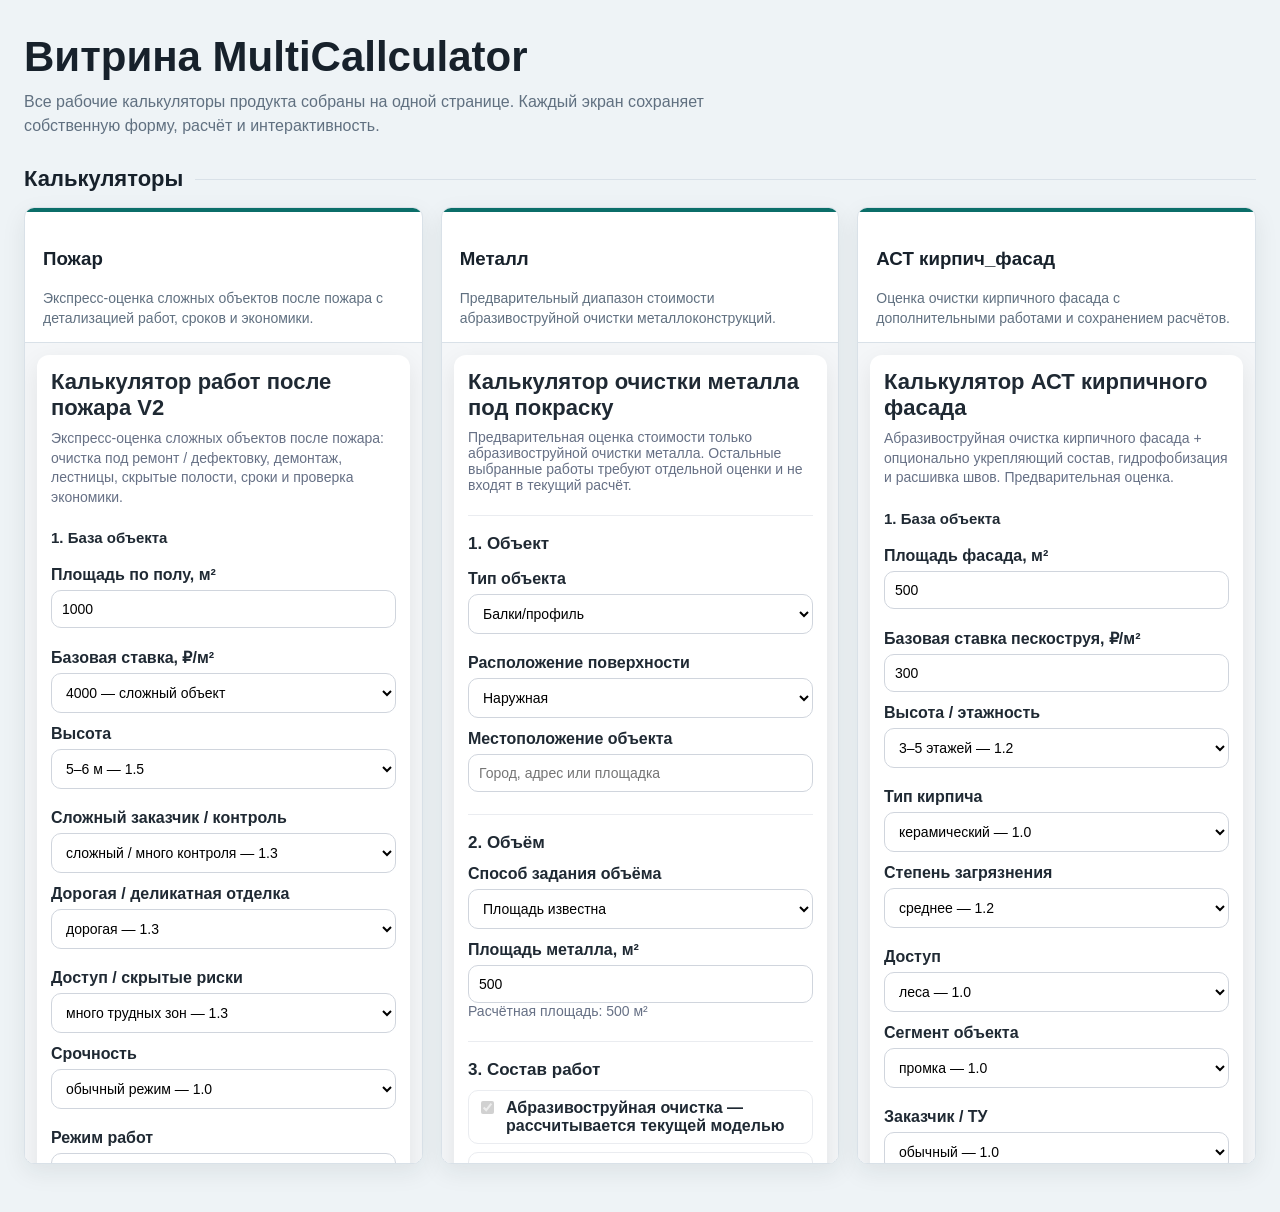
==== showcase/index.html @ 64f8a4d9 "Add interactive calculator showcase" ====
<!DOCTYPE html>
<html lang="ru">
<head>
  <meta charset="UTF-8" />
  <meta name="viewport" content="width=device-width, initial-scale=1.0" />
  <title>Витрина калькуляторов</title>
  <style>
    * { box-sizing: border-box; }
    :root {
      --ink: #17212b;
      --muted: #607080;
      --line: #d9e1e8;
      --surface: #ffffff;
      --background: #eef3f6;
      --accent: #0b6e69;
    }
    body {
      margin: 0;
      color: var(--ink);
      background: var(--background);
      font-family: Arial, sans-serif;
    }
    .page {
      width: min(1500px, 100%);
      margin: 0 auto;
      padding: 34px 24px 48px;
    }
    header {
      margin-bottom: 28px;
    }
    h1 {
      margin: 0;
      font-size: clamp(28px, 4vw, 42px);
      line-height: 1.1;
    }
    .intro {
      max-width: 720px;
      margin: 10px 0 0;
      color: var(--muted);
      font-size: 16px;
      line-height: 1.5;
    }
    .category {
      margin: 0;
    }
    .categoryTitle {
      display: flex;
      align-items: center;
      gap: 12px;
      margin: 0 0 14px;
      font-size: 22px;
    }
    .categoryTitle::after {
      content: "";
      height: 1px;
      flex: 1;
      background: var(--line);
    }
    .grid {
      display: grid;
      grid-template-columns: repeat(3, minmax(0, 1fr));
      gap: 18px;
      align-items: start;
    }
    .card {
      min-width: 0;
      overflow: hidden;
      border: 1px solid var(--line);
      border-radius: 10px;
      background: var(--surface);
      box-shadow: 0 8px 24px rgba(23, 33, 43, 0.08);
    }
    .cardHeader {
      min-height: 112px;
      padding: 18px 18px 14px;
      border-bottom: 1px solid var(--line);
      border-top: 4px solid var(--accent);
    }
    h2 {
      margin: 0;
      font-size: 20px;
      line-height: 1.2;
    }
    .description {
      margin: 8px 0 0;
      color: var(--muted);
      font-size: 14px;
      line-height: 1.4;
    }
    .calculatorFrame {
      display: block;
      width: 100%;
      height: 820px;
      border: 0;
      background: #f4f6f8;
    }
    .status {
      padding: 28px;
      border: 1px solid #e2b9b9;
      border-radius: 10px;
      color: #8a2525;
      background: #fff5f5;
      line-height: 1.5;
    }
    @media (max-width: 1100px) {
      .grid { grid-template-columns: 1fr 1fr; }
    }
    @media (max-width: 700px) {
      .page { padding: 24px 12px 32px; }
      .grid { grid-template-columns: 1fr; }
      .cardHeader { min-height: auto; }
      .calculatorFrame { height: 760px; }
    }
  </style>
</head>
<body>
  <div class="page">
    <header>
      <h1>Витрина MultiCallculator</h1>
      <p class="intro">Все рабочие калькуляторы продукта собраны на одной странице. Каждый экран сохраняет собственную форму, расчёт и интерактивность.</p>
    </header>
    <main>
      <section class="category" aria-labelledby="categoryTitle">
        <h2 class="categoryTitle" id="categoryTitle">Калькуляторы</h2>
        <div class="grid" id="calculatorGrid"></div>
      </section>
    </main>
  </div>
  <script>
    const calculatorDescriptions = [
      "Экспресс-оценка сложных объектов после пожара с детализацией работ, сроков и экономики.",
      "Предварительный диапазон стоимости абразивоструйной очистки металлоконструкций.",
      "Оценка очистки кирпичного фасада с дополнительными работами и сохранением расчётов."
    ];
    const calculatorGrid = document.getElementById("calculatorGrid");

    function showError(message) {
      calculatorGrid.innerHTML = "";
      const error = document.createElement("div");
      error.className = "status";
      error.setAttribute("role", "alert");
      error.textContent = message;
      calculatorGrid.appendChild(error);
    }

    function createCalculatorCard(sourceFrame, index) {
      const card = document.createElement("article");
      card.className = "card";

      const cardHeader = document.createElement("div");
      cardHeader.className = "cardHeader";

      const title = document.createElement("h3");
      title.textContent = ["Пожар", "Металл", "АСТ кирпич_фасад"][index];
      cardHeader.appendChild(title);

      const description = document.createElement("p");
      description.className = "description";
      description.textContent = calculatorDescriptions[index];
      cardHeader.appendChild(description);

      const frame = document.createElement("iframe");
      frame.className = "calculatorFrame";
      frame.title = sourceFrame.title;
      frame.srcdoc = sourceFrame.getAttribute("srcdoc");

      card.appendChild(cardHeader);
      card.appendChild(frame);
      return card;
    }

    async function loadShowcase() {
      try {
        const response = await fetch("../index.html");
        if (!response.ok) {
          throw new Error(`Не удалось загрузить index.html (HTTP ${response.status}).`);
        }

        const html = await response.text();
        const documentFromSource = new DOMParser().parseFromString(html, "text/html");
        const sourceFrames = Array.from(documentFromSource.querySelectorAll("iframe[srcdoc]"));

        if (sourceFrames.length !== 3) {
          throw new Error(`В index.html найдено ${sourceFrames.length} iframe вместо трёх.`);
        }

        sourceFrames.forEach((sourceFrame, index) => {
          calculatorGrid.appendChild(createCalculatorCard(sourceFrame, index));
        });
      } catch (error) {
        showError(`Витрина не загрузилась: ${error.message}`);
      }
    }

    loadShowcase();
  </script>
</body>
</html>
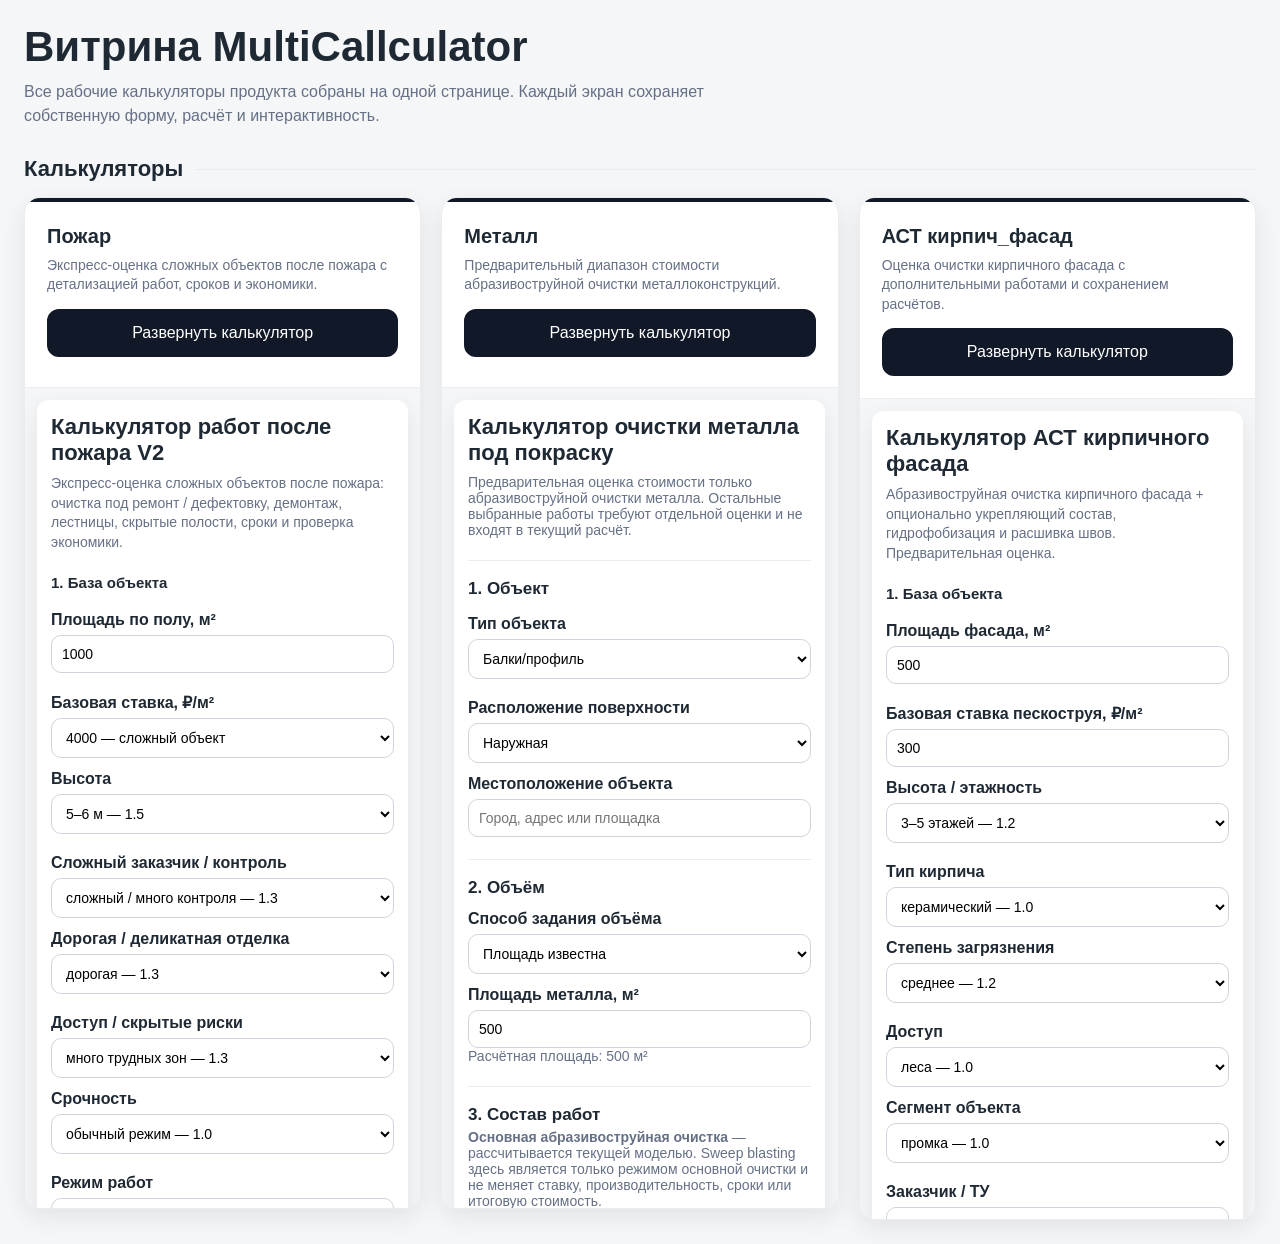
==== commit f20dcb10: "Улучшена витрина: разворачивание калькуляторов, единый стиль и загрузка" ====
--- a/showcase/index.html
+++ b/showcase/index.html
@@ -7,12 +7,12 @@
   <style>
     * { box-sizing: border-box; }
     :root {
-      --ink: #17212b;
-      --muted: #607080;
-      --line: #d9e1e8;
+      --ink: #1f2933;
+      --muted: #667085;
+      --line: #eaecf0;
       --surface: #ffffff;
-      --background: #eef3f6;
-      --accent: #0b6e69;
+      --background: #f4f6f8;
+      --accent: #111827;
     }
     body {
       margin: 0;
@@ -23,7 +23,7 @@
     .page {
       width: min(1500px, 100%);
       margin: 0 auto;
-      padding: 34px 24px 48px;
+      padding: 24px;
     }
     header {
       margin-bottom: 28px;
@@ -59,24 +59,24 @@
     .grid {
       display: grid;
       grid-template-columns: repeat(3, minmax(0, 1fr));
-      gap: 18px;
+      gap: 20px;
       align-items: start;
     }
     .card {
       min-width: 0;
       overflow: hidden;
       border: 1px solid var(--line);
-      border-radius: 10px;
+      border-radius: 16px;
       background: var(--surface);
-      box-shadow: 0 8px 24px rgba(23, 33, 43, 0.08);
+      box-shadow: 0 8px 24px rgba(0, 0, 0, 0.08);
     }
     .cardHeader {
-      min-height: 112px;
-      padding: 18px 18px 14px;
+      min-height: 190px;
+      padding: 22px;
       border-bottom: 1px solid var(--line);
       border-top: 4px solid var(--accent);
     }
-    h2 {
+    h2, h3 {
       margin: 0;
       font-size: 20px;
       line-height: 1.2;
@@ -95,13 +95,34 @@
       background: #f4f6f8;
     }
     .status {
-      padding: 28px;
-      border: 1px solid #e2b9b9;
-      border-radius: 10px;
-      color: #8a2525;
-      background: #fff5f5;
+      padding: 22px;
+      border: 1px solid var(--line);
+      border-radius: 12px;
+      color: var(--ink);
+      background: #f9fafb;
       line-height: 1.5;
     }
+    [hidden] { display: none !important; }
+    .grid.isExpanded { grid-template-columns: minmax(0, 1fr); }
+    .isExpanded .cardHeader { min-height: auto; }
+    .action {
+      display: block;
+      width: 100%;
+      margin-top: 14px;
+      padding: 13px;
+      border: 2px solid var(--accent);
+      border-radius: 12px;
+      background: var(--accent);
+      color: var(--surface);
+      font: inherit;
+      font-size: 16px;
+      cursor: pointer;
+      touch-action: manipulation;
+    }
+    .action:hover { background: var(--surface); color: var(--accent); }
+    .action:focus-visible { outline: 3px solid var(--accent); outline-offset: 3px; }
+    .action:disabled { cursor: wait; }
+    .status { margin-bottom: 20px; }
     @media (max-width: 1100px) {
       .grid { grid-template-columns: 1fr 1fr; }
     }
@@ -122,7 +143,9 @@
     <main>
       <section class="category" aria-labelledby="categoryTitle">
         <h2 class="categoryTitle" id="categoryTitle">Калькуляторы</h2>
-        <div class="grid" id="calculatorGrid"></div>
+        <div class="status" id="loadStatus" role="status" aria-live="polite">Загружаем калькуляторы…</div>
+        <button class="action" id="retryButton" type="button" hidden>Повторить загрузку</button>
+        <div class="grid" id="calculatorGrid" aria-busy="true"></div>
       </section>
     </main>
   </div>
@@ -134,13 +157,27 @@
     ];
     const calculatorGrid = document.getElementById("calculatorGrid");
 
-    function showError(message) {
-      calculatorGrid.innerHTML = "";
-      const error = document.createElement("div");
-      error.className = "status";
-      error.setAttribute("role", "alert");
-      error.textContent = message;
-      calculatorGrid.appendChild(error);
+    const loadStatus = document.getElementById("loadStatus");
+    const retryButton = document.getElementById("retryButton");
+    let loading = false;
+
+    function showError() {
+      loadStatus.hidden = false;
+      loadStatus.textContent = "Не удалось загрузить калькуляторы. Проверьте подключение и повторите загрузку.";
+      retryButton.hidden = false;
+    }
+
+    function toggleCalculator(card, button) {
+      const expanded = button.getAttribute("aria-expanded") !== "true";
+      calculatorGrid.classList.toggle("isExpanded", expanded);
+      Array.from(calculatorGrid.children).forEach(other => {
+        other.hidden = expanded && other !== card;
+      });
+      button.setAttribute("aria-expanded", String(expanded));
+      button.textContent = expanded ? "Вернуться к трём калькуляторам" : "Развернуть калькулятор";
+      // Keep the same iframe in place: changing srcdoc or reparenting resets input.
+      button.focus({ preventScroll: true });
+      card.scrollIntoView({ block: "start", behavior: "instant" });
     }
 
     function createCalculatorCard(sourceFrame, index) {
@@ -161,8 +198,18 @@
 
       const frame = document.createElement("iframe");
       frame.className = "calculatorFrame";
+      frame.id = `calculator-${index}`;
       frame.title = sourceFrame.title;
       frame.srcdoc = sourceFrame.getAttribute("srcdoc");
+
+      const expandButton = document.createElement("button");
+      expandButton.type = "button";
+      expandButton.className = "action";
+      expandButton.textContent = "Развернуть калькулятор";
+      expandButton.setAttribute("aria-expanded", "false");
+      expandButton.setAttribute("aria-controls", frame.id);
+      expandButton.addEventListener("click", () => toggleCalculator(card, expandButton));
+      cardHeader.appendChild(expandButton);
 
       card.appendChild(cardHeader);
       card.appendChild(frame);
@@ -170,8 +217,16 @@
     }
 
     async function loadShowcase() {
+      if (loading) return;
+      loading = true;
+      retryButton.disabled = true;
+      loadStatus.hidden = false;
+      loadStatus.textContent = "Загружаем калькуляторы…";
+      calculatorGrid.setAttribute("aria-busy", "true");
+      const controller = new AbortController();
+      const timeout = setTimeout(() => controller.abort(), 15000);
       try {
-        const response = await fetch("../index.html");
+        const response = await fetch("../index.html", { signal: controller.signal });
         if (!response.ok) {
           throw new Error(`Не удалось загрузить index.html (HTTP ${response.status}).`);
         }
@@ -184,14 +239,23 @@
           throw new Error(`В index.html найдено ${sourceFrames.length} iframe вместо трёх.`);
         }
 
-        sourceFrames.forEach((sourceFrame, index) => {
-          calculatorGrid.appendChild(createCalculatorCard(sourceFrame, index));
-        });
+        const cards = sourceFrames.map(createCalculatorCard);
+        calculatorGrid.replaceChildren(...cards);
+        loadStatus.hidden = true;
+        const retryHadFocus = document.activeElement === retryButton;
+        retryButton.hidden = true;
+        if (retryHadFocus) cards[0].querySelector("button").focus();
       } catch (error) {
-        showError(`Витрина не загрузилась: ${error.message}`);
+        showError();
+      } finally {
+        clearTimeout(timeout);
+        loading = false;
+        retryButton.disabled = false;
+        calculatorGrid.setAttribute("aria-busy", "false");
       }
     }
 
+    retryButton.addEventListener("click", loadShowcase);
     loadShowcase();
   </script>
 </body>
